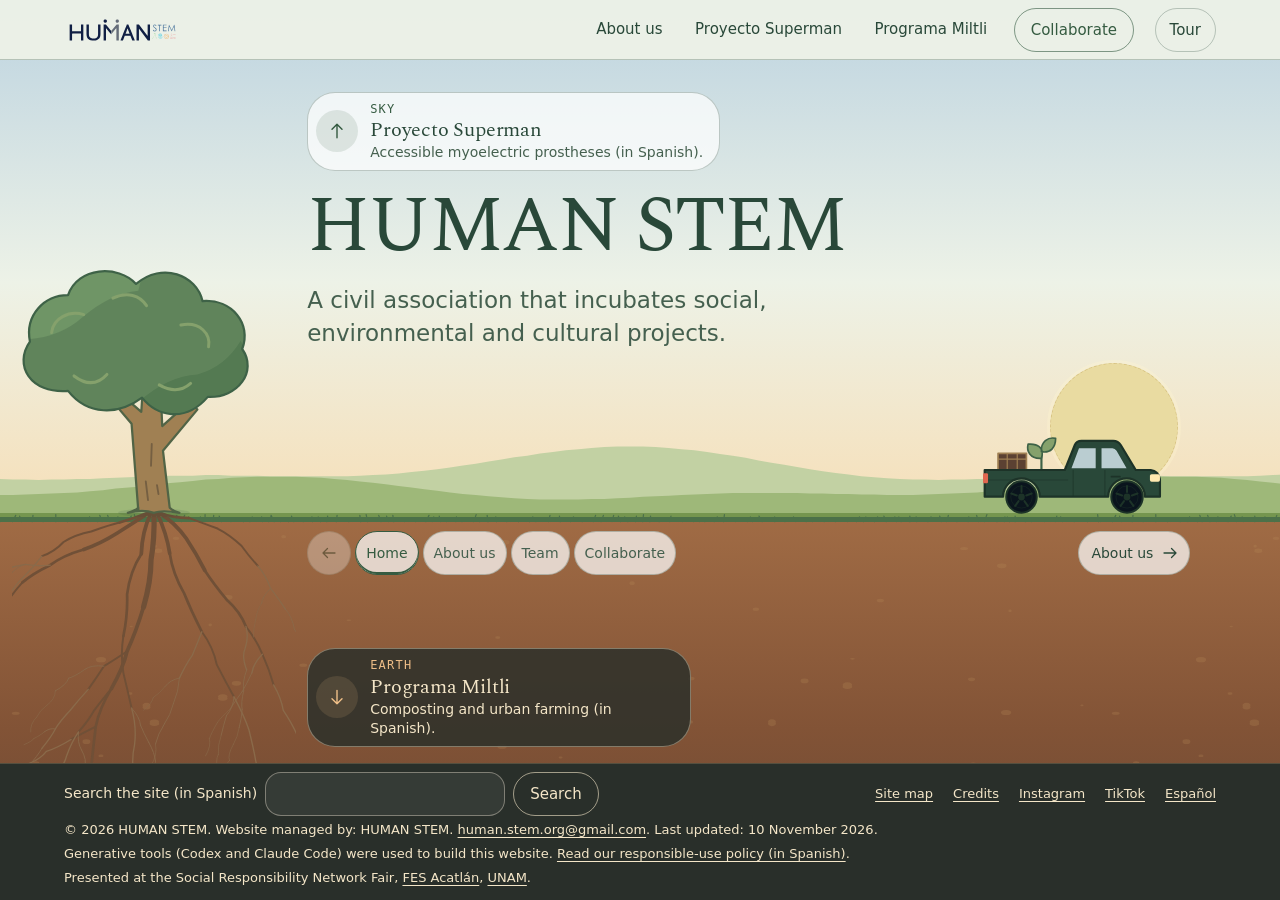
==== en/index.html @ c07d7c1f "Agrega el sitio de HUMAN STEM para la feria" ====
<!DOCTYPE html>
<html lang="en">
<head>
  <meta charset="UTF-8">
  <meta name="viewport" content="width=device-width, initial-scale=1">
  <title>HUMAN STEM — Science and technology with social impact</title>
  <meta name="description" content="HUMAN STEM is a Mexican non-profit civil association that incubates social, environmental and cultural projects with a scientific and technological perspective: Proyecto Superman and Programa Miltli.">
  <meta name="keywords" content="HUMAN STEM, non-profit, project incubator, Proyecto Superman, Programa Miltli, myoelectric prosthesis, composting, science, technology, social impact, Mexico">
  <meta name="theme-color" content="#edf2e7">
  <meta property="og:type" content="website">
  <meta property="og:site_name" content="HUMAN STEM">
  <meta property="og:locale" content="en_US">
  <meta property="og:title" content="HUMAN STEM — Science and technology with social impact">
  <meta property="og:description" content="A non-profit civil association that incubates social, environmental and cultural projects with a scientific and technological perspective.">
  <meta property="og:url" content="https://human-stem-feria-2026.laexrana.chatgpt.site/en/">
  <meta property="og:image" content="https://human-stem-feria-2026.laexrana.chatgpt.site/assets/og/human-stem.png">
  <meta property="og:image:width" content="1200">
  <meta property="og:image:height" content="630">
  <meta property="og:image:alt" content="HUMAN STEM logo">
  <meta name="twitter:card" content="summary_large_image">
  <link rel="alternate" hreflang="en" href="index.html">
  <link rel="alternate" hreflang="es-MX" href="../index.html">
  <link rel="icon" href="../assets/human-stem-isotipo.svg" type="image/svg+xml">
  <link rel="preload" href="../assets/fonts/spectral/spectral-latin-400-normal.woff2" as="font" type="font/woff2" crossorigin>
  <link rel="stylesheet" href="../comun.css">
  <link rel="stylesheet" href="../horizonte.css">
  <link rel="prefetch" href="../superman.html">
  <link rel="prefetch" href="../miltli.html">
  <script type="speculationrules">
    {"prerender": [{"source": "list", "urls": ["../superman.html", "../miltli.html"], "eagerness": "moderate"}]}
  </script>
  <script src="../js/planos.js"></script>
</head>
<body data-plano="horizonte" class="portada">
  <a class="salto" href="#contenido">Skip to main content</a>
  <div class="capa-cielo" aria-hidden="true"></div>

  <header class="cabecera">
    <a class="marca" href="index.html"><img src="../assets/human-stem-logo.svg" alt="HUMAN STEM, home" width="1494" height="383"></a>
    <nav class="menu" aria-label="Main navigation">
      <button class="menu__boton" type="button" aria-expanded="false" aria-controls="menu-lista">Menu</button>
      <ul class="menu__lista" id="menu-lista">
        <li><a href="index.html#about-us">About us</a></li>
        <li><a href="../superman.html" hreflang="es">Proyecto Superman</a></li>
        <li><a href="../miltli.html" hreflang="es">Programa Miltli</a></li>
        <li><a class="menu__cta" href="index.html#collaborate">Collaborate</a></li>
      </ul>
    </nav>
  </header>

  <main class="escena escena--inicio" id="contenido" tabindex="-1">
    <div class="escena__sierra capa-sierra" aria-hidden="true"></div>
    <div class="capa-suelo" aria-hidden="true"></div>

    <div class="escena__contenido capa-contenido">
      <div class="recorrido" id="recorrido">
        <div class="mundo">
          <div class="mundo__suelo" aria-hidden="true"></div>
          <div class="mundo__flora" aria-hidden="true">
            <img class="mundo__arbol capa-arbol" fetchpriority="high" src="../assets/escena/arbol.svg" alt="" width="380" height="1000">
            <img class="mundo__brote" loading="lazy" decoding="async" src="../assets/escena/brote.svg" alt="" width="120" height="200">
          </div>

          <section class="parada parada--inicio" id="home" aria-labelledby="titulo-inicio">
            <a class="rumbo rumbo--cielo" href="../superman.html" hreflang="es">
              <svg class="rumbo__flecha" viewBox="0 0 24 24" aria-hidden="true"><path d="M12 20V4m-6 6 6-6 6 6"/></svg>
              <span class="rumbo__texto">
                <span class="rotulo">Sky</span>
                <strong>Proyecto Superman</strong>
                <span class="rumbo__que">Accessible myoelectric prostheses (in Spanish).</span>
              </span>
            </a>

            <h1 id="titulo-inicio">HUMAN STEM</h1>
            <p class="parada__entrada">A civil association that incubates social, environmental and cultural projects.</p>

            <a class="rumbo rumbo--tierra rumbo--en-suelo" href="../miltli.html" hreflang="es">
              <svg class="rumbo__flecha" viewBox="0 0 24 24" aria-hidden="true"><path d="M12 4v16m-6-6 6 6 6-6"/></svg>
              <span class="rumbo__texto">
                <span class="rotulo">Earth</span>
                <strong>Programa Miltli</strong>
                <span class="rumbo__que">Composting and urban farming (in Spanish).</span>
              </span>
            </a>
          </section>

          <section class="parada" id="about-us" aria-labelledby="titulo-quienes">
            <h2 id="titulo-quienes">About us</h2>
            <p class="parada__entrada">HUMAN STEM is a secular, non-partisan, non-profit civil association based in Mexico. We incubate social, environmental and cultural projects; today we work with <a href="../superman.html" hreflang="es">Proyecto Superman</a> and <a href="../miltli.html" hreflang="es">Programa Miltli</a>.</p>
            <div class="identidad" id="mission-vision">
              <p id="mission"><span class="rotulo">Mission</span>To put scientific and technological knowledge at the service of the community, addressing environmental, social and cultural challenges.</p>
              <p id="vision"><span class="rotulo">Vision</span>To develop sustainable, long-term solutions with a high impact on the country and its communities.</p>
            </div>
          </section>

          <section class="parada" id="team" aria-labelledby="titulo-equipo">
            <h2 id="titulo-equipo">Team</h2>
            <div class="pareja">
              <article class="persona" aria-labelledby="persona-inaki">
                <p class="rotulo">Founder of HUMAN STEM</p>
                <h3 id="persona-inaki">Iñaki Moreno</h3>
                <details>
                  <summary>Background</summary>
                  <p>A Physics and Mathematics graduate. For more than seven years he trained and took part in projects through <a href="https://www.selider.net/" rel="external noopener" hreflang="es">SELIDER</a>.</p>
                  <h4>Core lesson</h4>
                  <blockquote>Handout-based aid is born of noble intentions and changes lives, but it does not solve a society’s problems: supplies run out, one-off support is finite, some problems cannot be solved in a day, and it can even harm the community it means to benefit.</blockquote>
                </details>
              </article>
              <article class="persona" aria-labelledby="persona-jair">
                <p class="rotulo">Director of Proyecto Superman</p>
                <h3 id="persona-jair">Jair Álvarez</h3>
                <p><a href="../superman.html" hreflang="es">Visit Proyecto Superman (in Spanish)</a></p>
              </article>
            </div>
          </section>

          <section class="parada" id="collaborate" aria-labelledby="titulo-colabora">
            <h2 id="titulo-colabora">Collaborate</h2>
            <p class="parada__entrada">Write to us and we will reply with the details you need.</p>
            <p><a class="boton boton--lleno" href="mailto:human.stem.org@gmail.com">human.stem.org@gmail.com</a></p>
            <a class="rumbo rumbo--en-suelo" href="https://docs.google.com/forms/d/e/1FAIpQLSdmvbMqbXGZNnqHmvJsmeIXrOZvumeHosot576Vju7E-lCg2A/viewform?usp=send_form" rel="external noopener" hreflang="es">
              <svg class="rumbo__flecha" viewBox="0 0 24 24" aria-hidden="true"><path d="M7 17 17 7M9 7h8v8"/></svg>
              <span class="rumbo__texto">
                <strong>Recruitment form</strong>
                <span class="rumbo__que">September 2026 call, in Spanish. Confirm by email that it is still open.</span>
              </span>
            </a>
          </section>
        </div>
      </div>

      <div class="camioneta" aria-hidden="true">
        <img class="camioneta__caja" src="../assets/escena/camioneta.svg" alt="" width="260" height="120">
        <img class="camioneta__rueda camioneta__rueda--trasera" src="../assets/escena/rueda.svg" alt="" width="40" height="40">
        <img class="camioneta__rueda camioneta__rueda--delantera" src="../assets/escena/rueda.svg" alt="" width="40" height="40">
      </div>

      <nav class="paradas" aria-label="HUMAN STEM sections">
        <button class="paradas__paso" type="button" data-paso="-1" aria-label="Previous section" hidden>
          <svg viewBox="0 0 24 24" aria-hidden="true"><path d="M20 12H4m6 6-6-6 6-6"/></svg>
        </button>
        <ol>
          <li><a href="#home" aria-current="true"><span>Home</span></a></li>
          <li><a href="#about-us"><span>About us</span></a></li>
          <li><a href="#team"><span>Team</span></a></li>
          <li><a href="#collaborate"><span>Collaborate</span></a></li>
        </ol>
        <button class="paradas__paso paradas__paso--sigue" type="button" data-paso="1" data-sigue="Next section: " data-vuelve="Back to: " hidden>
          <span class="paradas__destino">About us</span>
          <svg viewBox="0 0 24 24" aria-hidden="true"><path d="M4 12h16m-6-6 6 6-6 6"/></svg>
        </button>
      </nav>
    </div>
  </main>

  <footer class="pie">
    <div class="pie__fila">
      <form class="buscador" action="../mapa-del-sitio.html" method="get" role="search">
        <label for="buscar">Search the site (in Spanish)</label>
        <input id="buscar" name="q" type="search" autocomplete="off">
        <button type="submit">Search</button>
      </form>
      <nav aria-label="Footer links">
        <ul class="pie__enlaces">
          <li><a href="../mapa-del-sitio.html" hreflang="es">Site map</a></li>
          <li><a href="../creditos.html" hreflang="es">Credits</a></li>
          <li><a href="https://www.instagram.com/humanstem/" rel="external noopener">Instagram</a></li>
          <li><a href="https://www.tiktok.com/@humanstem" rel="external noopener">TikTok</a></li>
          <li><a href="../index.html" lang="es" hreflang="es">Español</a></li>
        </ul>
      </nav>
    </div>
    <p>© 2026 HUMAN STEM. Website managed by: HUMAN STEM. <a href="mailto:human.stem.org@gmail.com">human.stem.org@gmail.com</a>. Last updated: <time datetime="2026-11-10">10 November 2026</time>.</p>
    <p>Generative tools (Codex and Claude Code) were used to build this website. <a href="../uso-responsable-ia.html" hreflang="es">Read our responsible-use policy (in Spanish)</a>.</p>
    <p class="pie__feria">Presented at the Social Responsibility Network Fair, <a href="https://www.acatlan.unam.mx/" rel="external noopener">FES Acatlán</a>, <a href="https://www.unam.mx/" rel="external noopener">UNAM</a>.</p>
  </footer>

  <script src="../js/horizonte.js" defer></script>
  <script src="../js/tour.js" defer></script>
</body>
</html>
---- comun.css ----
/* HUMAN STEM · tipografía, componentes y paisaje compartidos. */

@font-face {
  font-family: Spectral;
  src: url("assets/fonts/spectral/spectral-latin-400-normal.woff2") format("woff2");
  font-weight: 400;
  font-display: swap;
}
@font-face {
  font-family: Spectral;
  src: url("assets/fonts/spectral/spectral-latin-400-italic.woff2") format("woff2");
  font-weight: 400;
  font-style: italic;
  font-display: swap;
}
@font-face {
  font-family: Spectral;
  src: url("assets/fonts/spectral/spectral-latin-600-normal.woff2") format("woff2");
  font-weight: 600;
  font-display: swap;
}

:root {
  color-scheme: dark;
  --tinta: #294839;
  --crema: #f4e6c8;
  --cielo-alto: #bcd3e0;
  --cielo-medio: #edf2e7;
  --cielo-bajo: #f6dfb8;
  --noche: #0a141d;
  --noche-baja: #16293a;
  --pasto: #75964f;
  --pasto-sombra: #4c7149;
  --loma-lejos: #c2d1a3;
  --loma-cerca: #9eb879;
  --suelo-1: #a16c45;
  --suelo-2: #825336;
  --suelo-3: #5b4132;
  --suelo-4: #292f2a;
  --copa: #60845b;
  --copa-borde: #3e6247;
  --copa-luz: #85a16c;
  --tronco: #a08053;
  --tronco-borde: #516446;
  --raiz: #705037;
  --acento-cielo: #abdbdf;
  --acento-horizonte: #355b41;
  --acento-tierra: #edbd87;
  --radio-control: 999px;
  --radio-control-alto: 28px;
  --radio-panel: 16px;
  --radio-chico: 8px;
  --viaje: .7s cubic-bezier(.4, 0, .2, 1);
  --respuesta: .2s;

  --fondo: #0f1c26;
  --texto: #f5eddd;
  --texto-suave: #ddd5c6;
  --texto-mudo: #b9b3a7;
  --filete: rgb(169 211 212 / .26);
  --cielo: var(--acento-cielo);
  --horizonte: #f3d1a0;
  --tierra: var(--acento-tierra);
  --acento: var(--horizonte);
  --sobre-acento: var(--noche);
  --visitado: #d9c2f0;
  --foco: #ffe7ad;
  --cabecera-fondo: rgb(10 20 29 / .94);
  --cabecera-texto: var(--texto-suave);
  --cabecera-menu: var(--noche);
  --logo-filtro: brightness(0) invert(1);

  --serif: Spectral, Georgia, "Times New Roman", serif;
  --mono: ui-monospace, SFMono-Regular, Menlo, Consolas, monospace;
  --sans: system-ui, -apple-system, "Segoe UI", Roboto, "Helvetica Neue", Arial, sans-serif;
  --margen: clamp(18px, 5vw, 72px);
  --ancho-texto: 68ch;
  --alto-cabecera: 60px;
  --alto-arbol: clamp(80px, 19svh, 150px);
  --x-arbol: 6px;
  --alto-sierra: clamp(44px, 9svh, 110px);
  --estratos: linear-gradient(180deg, var(--suelo-1), var(--suelo-2) 24%, var(--suelo-3) 52%, var(--suelo-4) 100%);
}

[data-plano="cielo"] { --acento: var(--acento-cielo); }
[data-plano="horizonte"],
[data-plano="tierra"] {
  color-scheme: light;
  --fondo: var(--cielo-medio);
  --texto: var(--tinta);
  --texto-suave: #45604f;
  --texto-mudo: #45604f;
  --filete: rgb(41 72 57 / .28);
  --horizonte: var(--acento-horizonte);
  --acento: var(--acento-horizonte);
  --sobre-acento: #fff9e9;
  --cabecera-fondo: rgb(237 242 231 / .94);
  --cabecera-texto: var(--tinta);
  --cabecera-menu: var(--cielo-medio);
  --logo-filtro: none;
  --visitado: #6b3f86;
  --foco: #1f4d8f;
}

@media (min-width: 900px) {
  :root {
    --alto-arbol: clamp(150px, min(36svh, 20vw), 320px);
    --x-arbol: calc(12vw - .555 * var(--alto-arbol));
  }
}

/* ---------- 2. Base y accesibilidad ---------- */
*, *::before, *::after { box-sizing: border-box; }

html {
  scroll-padding-top: calc(var(--alto-cabecera) + 16px);
  -webkit-text-size-adjust: 100%;
  text-size-adjust: 100%;
}
@media (prefers-reduced-motion: no-preference) {
  html { scroll-behavior: smooth; }
}

body {
  margin: 0;
  min-height: 100svh;
  display: grid;
  grid-template-rows: auto 1fr auto;
  grid-template-columns: minmax(0, 1fr);
  background: var(--fondo);
  color: var(--texto);
  font: 400 1.0625rem/1.6 var(--serif);
  -webkit-font-smoothing: antialiased;
}

body[data-plano="horizonte"], body[data-plano="tierra"] { font-family: var(--sans); }

h1, h2, h3, h4 {
  margin: 0;
  font-family: var(--serif);
  font-weight: 400;
  line-height: 1.05;
  letter-spacing: -.02em;
  text-wrap: balance;
}
p { margin: 0 0 1em; text-wrap: pretty; }
img, svg { max-width: 100%; }
img { height: auto; }

a { color: var(--acento); text-underline-offset: .2em; text-decoration-thickness: 1px; }
a:hover { text-decoration-thickness: 2px; }
a:visited { color: var(--visitado); }

:focus-visible {
  outline: 2px solid var(--foco);
  outline-offset: 3px;
  border-radius: 2px;
}

.salto {
  position: absolute;
  left: 12px;
  top: 12px;
  z-index: 100;
  min-height: 44px;
  padding: 12px 16px;
  border-radius: var(--radio-control);
  background: var(--acento);
  color: var(--sobre-acento);
  font: 600 .9375rem/1.2 var(--sans);
  transform: translateY(-200%);
}
.salto:focus { transform: none; }
.salto:visited { color: var(--sobre-acento); }

.solo-lector {
  position: absolute;
  width: 1px;
  height: 1px;
  margin: -1px;
  padding: 0;
  overflow: hidden;
  clip-path: inset(50%);
  white-space: nowrap;
  border: 0;
}

/* Rótulo técnico: monoespaciada en versalitas. Nunca por debajo de 12 px. */
.rotulo {
  margin: 0;
  font: 400 .75rem/1.4 var(--mono);
  letter-spacing: .1em;
  text-transform: uppercase;
  color: var(--acento);
}

/* ---------- 3. Cabecera y menú ---------- */
.cabecera {
  position: sticky;
  top: 0;
  z-index: 50;
  display: flex;
  flex-wrap: wrap;
  align-items: center;
  justify-content: space-between;
  gap: 4px 20px;
  min-height: var(--alto-cabecera);
  padding: 7px var(--margen);
  background: var(--cabecera-fondo);
  color: var(--cabecera-texto);
  border-bottom: 1px solid var(--filete);
}
.marca { display: inline-flex; align-items: center; min-height: 44px; }
.marca img {
  display: block;
  width: auto;
  height: 30px;
  /* El logotipo es azul marino: aquí va en negativo sobre la noche. */
  filter: var(--logo-filtro);
  opacity: .94;
}

.menu { display: flex; align-items: center; }
.menu__lista {
  display: flex;
  flex-wrap: wrap;
  align-items: center;
  gap: 0 clamp(4px, 1.6vw, 22px);
  margin: 0;
  padding: 0;
  list-style: none;
}
.menu__lista a {
  display: inline-flex;
  align-items: center;
  min-height: 44px;
  padding: 0 6px;
  border-bottom: 1px solid transparent;
  color: var(--cabecera-texto);
  font: 400 .9375rem/1.2 var(--sans);
  text-decoration: none;
}
.menu__lista a:hover,
.menu__lista a[aria-current] {
  color: var(--acento);
  border-bottom-color: currentColor;
}
.menu__lista .menu__cta {
  min-height: 44px;
  padding: 0 16px;
  border: 1px solid color-mix(in srgb, var(--horizonte) 60%, transparent);
  border-radius: var(--radio-control);
  color: var(--horizonte);
}
.menu__lista .menu__cta:hover,
.menu__lista .menu__cta[aria-current] {
  background: var(--horizonte);
  border-color: var(--horizonte);
  color: var(--sobre-acento);
}
.menu__boton { display: none; }

/* En pantallas angostas el menú se pliega; sin JavaScript queda desplegado. */
@media (max-width: 760px) {
  :root { --alto-cabecera: 56px; }
  .cabecera { padding-block: 5px; }
  .marca img { height: 26px; }
  .js .menu__boton {
    display: inline-flex;
    align-items: center;
    gap: 10px;
    min-height: 44px;
    padding: 0 14px;
    border: 1px solid var(--filete);
    border-radius: var(--radio-control);
    background: transparent;
    color: var(--texto);
    font: 400 .9375rem/1 var(--sans);
    cursor: pointer;
  }
  .menu__boton::before {
    content: "";
    width: 16px;
    height: 10px;
    border-block: 2px solid currentColor;
  }
  .menu__boton[aria-expanded="true"]::before { height: 0; border-bottom: 0; }
  .js .menu__lista { display: none; }
  .js .menu[data-abierto="true"] .menu__lista {
    position: absolute;
    inset: 100% 0 auto;
    display: grid;
    gap: 0;
    padding: 6px var(--margen) 16px;
    background: var(--cabecera-menu);
    border-bottom: 1px solid var(--filete);
  }
  html:not(.js) .menu { flex-basis: 100%; }
  .js .menu__lista a { width: 100%; min-height: 48px; font-size: 1rem; }
  .js .menu__lista .menu__cta { justify-content: center; margin-top: 10px; min-height: 46px; }
}

/* ---------- 4. Ruta de navegación ---------- */
.ruta ol {
  display: flex;
  flex-wrap: wrap;
  gap: 0 .6em;
  margin: 0;
  padding: 0;
  list-style: none;
  font: 400 .8125rem/1.4 var(--sans);
  color: var(--texto-mudo);
}
.ruta li + li::before { content: "›"; margin-right: .6em; color: var(--texto-mudo); }
.ruta a { display: inline-block; padding-block: 13px; color: var(--texto-suave); }
.ruta a:visited { color: var(--visitado); }
.ruta [aria-current] { padding-block: 12px; display: inline-block; }

/* ---------- 5. Pie de página ---------- */
.pie {
  display: grid;
  gap: 14px;
  padding: 22px var(--margen) 26px;
  --texto: var(--crema);
  --texto-suave: var(--crema);
  --acento: var(--crema);
  --visitado: #e0c9ee;
  --foco: #ffe7ad;
  color-scheme: dark;
  background: var(--suelo-4);
  border-top: 1px solid rgb(237 189 135 / .22);
  color: var(--texto-suave);
  font: 400 .875rem/1.55 var(--sans);
}
.pie a { color: var(--texto); }
.pie a:visited { color: var(--visitado); }
.pie p { margin: 0; max-width: 92ch; }
.pie__fila {
  display: flex;
  flex-wrap: wrap;
  align-items: center;
  justify-content: space-between;
  gap: 10px 28px;
}
.pie__enlaces {
  display: flex;
  flex-wrap: wrap;
  gap: 0 20px;
  margin: 0;
  padding: 0;
  list-style: none;
}
.pie__enlaces a { display: inline-flex; align-items: center; min-height: 44px; }

.buscador { display: flex; align-items: center; gap: 8px; flex-wrap: wrap; }
.buscador label { font-size: .875rem; }
.buscador input {
  width: min(52vw, 15rem);
  min-height: 44px;
  padding: 0 12px;
  border: 1px solid rgb(240 230 212 / .4);
  border-radius: var(--radio-panel);
  background: rgb(255 255 255 / .06);
  color: var(--texto);
  font: 400 1rem/1 var(--sans);
}
.boton,
.buscador button {
  display: inline-flex;
  align-items: center;
  justify-content: center;
  gap: 8px;
  min-height: 44px;
  padding: 0 16px;
  border: 1px solid color-mix(in srgb, var(--acento) 60%, transparent);
  border-radius: var(--radio-control);
  background: transparent;
  color: var(--acento);
  font: 500 .9375rem/1.2 var(--sans);
  text-decoration: none;
  cursor: pointer;
}
.boton:visited { color: var(--acento); }
.boton:hover,
.buscador button:hover { background: color-mix(in srgb, var(--acento) 16%, transparent); border-color: var(--acento); }
.boton--lleno { background: var(--acento); color: var(--sobre-acento); border-color: var(--acento); }
.boton--lleno:visited { color: var(--sobre-acento); }
.boton--lleno:hover { background: color-mix(in srgb, var(--acento) 90%, var(--sobre-acento)); }

@media (prefers-reduced-motion: reduce) {
  *, *::before, *::after {
    animation-duration: .001ms !important;
    animation-iteration-count: 1 !important;
    transition-duration: .001ms !important;
  }
}

/* ---------- 8. Impresión (contenido sin menús ni escena) ---------- */
@media print {
  @page { margin: 16mm; }
  :root { color-scheme: light; }
  body { display: block; background: #fff; color: #000; font-size: 11pt; }
  .salto, .menu, .buscador, .pie__enlaces, .capa-cielo, .capa-sierra, .capa-suelo, .capa-arbol, .tour, .solo-pantalla { display: none !important; }
  .cabecera { position: static; padding: 0 0 8pt; background: none; border-bottom: 1px solid #000; }
  .marca img { filter: none; opacity: 1; }
  .pie { padding: 10pt 0 0; background: none; border-top: 1px solid #000; color: #000; }
  h1, h2, h3, h4, p, li, dt, dd, a, em, summary, blockquote, .rotulo, .pie a, .documento h2 { color: #000 !important; }
  section, article { break-inside: avoid-page; }
  main a[href^="http"]::after { content: " (" attr(href) ")"; font-size: 9pt; }
}

/* Paisaje: las capas se desplazan entre páginas sin cambiar de tamaño. */
body[data-plano] { isolation: isolate; }

.capa-cielo {
  position: fixed;
  inset: 0 auto 0 0;
  width: 100vw;
  z-index: -1;
  pointer-events: none;
}
[data-plano="horizonte"] .capa-cielo,
[data-plano="tierra"] .capa-cielo {
  --luz-suelo: var(--cota-suelo, 70svh);
  background: linear-gradient(180deg,
    var(--cielo-alto),
    var(--cielo-medio) calc(.55 * var(--luz-suelo)),
    var(--cielo-bajo) var(--luz-suelo));
}

.capa-sierra {
  position: absolute;
  inset-inline-start: 0;
  width: 100vw;
  z-index: 0;
  height: var(--alto-sierra);
  pointer-events: none;
}
.capa-sierra::before {
  content: "";
  position: absolute;
  right: clamp(24px, 8vw, 122px);
  bottom: 28%;
  width: clamp(66px, 10vw, 140px);
  aspect-ratio: 1;
  border: 1px dashed #d9c585;
  border-radius: 50%;
  background: #e9dba1;
  outline: 3px solid rgb(255 246 207 / .32);
}
.capa-sierra::after {
  content: "";
  position: absolute;
  inset: 0;
  background: url("assets/escena/sierra.svg") var(--avance-sierra, 0px) 100% / 900px 100% repeat-x;
}

.capa-suelo {
  position: absolute;
  inset-inline-start: 0;
  width: 100vw;
  z-index: 1;
  height: 100svh;
  background:
    linear-gradient(var(--pasto) 0 4px, var(--pasto-sombra) 4px 9px, transparent 9px),
    var(--estratos);
  pointer-events: none;
}
.escena .escena__contenido { z-index: 2; }

@media (prefers-reduced-motion: no-preference) {
  @view-transition { navigation: auto; }

  .capa-cielo { view-transition-name: cielo; }
  .capa-sierra { view-transition-name: sierra; }
  .capa-suelo { view-transition-name: suelo; }
  .escena--inicio .capa-arbol, .hero-tree { view-transition-name: arbol; }
  .capa-contenido { view-transition-name: contenido; }
  .cabecera { view-transition-name: cabecera; }
  .pie { view-transition-name: pie; }
  html[data-viaje]::view-transition-group(root) { z-index: -1; }
  ::view-transition-group(cielo) { z-index: 0; }
  ::view-transition-group(sierra) { z-index: 1; }
  ::view-transition-group(suelo) { z-index: 2; }
  ::view-transition-group(arbol) { z-index: 3; }
  ::view-transition-group(contenido) { z-index: 4; }
  ::view-transition-group(cabecera), ::view-transition-group(pie) { z-index: 5; }

  ::view-transition-group(*) {
    animation-duration: .7s;
    animation-timing-function: cubic-bezier(.4, 0, .2, 1);
  }

  html[data-viaje]::view-transition-old(contenido),
  html[data-viaje]::view-transition-new(contenido) { mix-blend-mode: normal; }
  html[data-viaje="sube"]::view-transition-old(contenido) { animation: var(--viaje) both sale-abajo; }
  html[data-viaje="sube"]::view-transition-new(contenido) { animation: var(--viaje) both entra-arriba; }
  html[data-viaje="baja"]::view-transition-old(contenido) { animation: var(--viaje) both sale-arriba; }
  html[data-viaje="baja"]::view-transition-new(contenido) { animation: var(--viaje) both entra-abajo; }

  html[data-viaje="sube"]::view-transition-old(sierra):only-child,
  html[data-viaje="sube"]::view-transition-old(suelo):only-child,
  html[data-viaje="sube"]::view-transition-old(arbol):only-child { animation: var(--viaje) both sale-abajo; }
  html[data-viaje="baja"]::view-transition-new(sierra):only-child,
  html[data-viaje="baja"]::view-transition-new(suelo):only-child,
  html[data-viaje="baja"]::view-transition-new(arbol):only-child { animation: var(--viaje) both entra-abajo; }
  html[data-viaje="baja"]::view-transition-old(arbol):only-child { animation: var(--viaje) both sale-arriba; }
  html[data-viaje="sube"]::view-transition-new(arbol):only-child { animation: var(--viaje) both entra-arriba; }

  html[data-viaje="sube"] [data-plano="cielo"] .capa-cielo::before { opacity: 0; }
  html.estrellas-entran [data-plano="cielo"] .capa-cielo::before { animation: 1.2s ease-out aparecen-estrellas both; }

  @keyframes sale-abajo { to { transform: translateY(100svh); } }
  @keyframes entra-arriba { from { transform: translateY(-100svh); } }
  @keyframes sale-arriba { to { transform: translateY(-100svh); } }
  @keyframes entra-abajo { from { transform: translateY(100svh); } }
  @keyframes aparecen-estrellas { from { opacity: 0; } to { opacity: .5; } }
}

.menu__lista .tour-entrada {
  min-height: 44px;
  padding: 0 14px;
  border: 1px solid var(--filete);
  border-radius: var(--radio-control);
  background: transparent;
  color: var(--cabecera-texto);
  font: 400 .9375rem/1.2 var(--sans);
  cursor: pointer;
}
.menu__lista .tour-entrada:hover { border-color: currentColor; }
@media (max-width: 760px) {
  .menu__lista .tour-entrada { width: 100%; margin-top: 8px; }
}

.tour {
  position: fixed;
  inset: auto auto max(12px, env(safe-area-inset-bottom)) 50%;
  translate: -50% 0;
  z-index: 90;
  display: grid;
  grid-template-columns: auto auto auto minmax(44px, 1fr) auto;
  align-items: center;
  gap: 4px;
  width: max-content;
  max-width: calc(100vw - 16px);
  padding: 4px 6px;
  border: 1px solid #a5b094;
  border-radius: var(--radio-control);
  background: #25372d;
  color: var(--crema);
  box-shadow: 0 3px 14px rgb(0 0 0 / .27);
  font: 400 .8125rem/1.1 var(--sans);
  --foco: #ffe7ad;
}
.tour[hidden] { display: none; }
.tour button {
  display: grid;
  place-items: center;
  width: 44px;
  height: 44px;
  padding: 0;
  border: 1px solid rgb(244 230 200 / .44);
  border-radius: var(--radio-control);
  background: transparent;
  color: inherit;
  font: 400 1.125rem/1 var(--sans);
  cursor: pointer;
}
.tour button:hover { background: #435a48; }
.tour__estado { display: grid; justify-items: center; gap: 4px; min-width: 48px; white-space: nowrap; }
.tour progress { width: 100%; height: 4px; accent-color: #d8dbab; }
.tour-activado .exploration-tools { bottom: 80px; }

@media print {
  .tour, .tour-entrada, .capa-cielo, .capa-sierra, .capa-suelo, .capa-arbol { display: none !important; }
}

@media screen {
  body:not(.portada) .pie__fila { content-visibility: auto; contain-intrinsic-block-size: auto 44px; }
}
---- horizonte.css ----
/* =====================================================================
   HUMAN STEM — horizonte.css
   Plano central: el horizonte. Una sola pantalla con secciones que se
   recorren en horizontal. Arriba queda el cielo (Proyecto Superman) y
   abajo la tierra (Programa Miltli).

   Capas, del fondo al frente:
     cielo (fijo) · sierra (paralaje) · mundo: suelo + flora + paradas
     (se desplaza) · camioneta (fija) · navegación de paradas (fija)
   ===================================================================== */

.escena {
  --alto-suelo: clamp(164px, 30svh, 250px);
  /* Franja libre sobre el horizonte: ahí van la camioneta y la luna. */
  --franja: 84px;
  --columna: var(--margen);
  --linea-suelo: 0px;

  position: relative;
  isolation: isolate;
  overflow: hidden;
  display: grid;
  min-height: calc(100svh - var(--alto-cabecera));
  container-type: inline-size;
}

/* Las capas del paisaje comparten tamaño con Miltli. */
.escena__sierra { bottom: calc(var(--alto-suelo) - 1px); }
.escena > .capa-suelo { top: calc(100% - var(--alto-suelo)); }
.escena__contenido { position: relative; z-index: 1; display: grid; min-width: 0; min-height: 0; }

/* ---------- Mundo desplazable ---------- */
.recorrido {
  display: flex;
  overflow: auto hidden;
  scroll-snap-type: x mandatory;
  overscroll-behavior-x: contain;
  scrollbar-width: none;
}
.recorrido::-webkit-scrollbar { display: none; }
@media (prefers-reduced-motion: no-preference) {
  .recorrido { scroll-behavior: smooth; }
}

.mundo {
  position: relative;
  flex: none;
  display: grid;
  grid-auto-flow: column;
  grid-auto-columns: 100cqi;
  grid-auto-rows: minmax(0, 1fr);
}
.mundo__suelo {
  position: absolute;
  inset: auto 0 0;
  height: var(--alto-suelo);
  background: url("assets/escena/suelo.svg") 0 0 / 1100px 410px repeat-x;
}
.mundo__flora {
  position: absolute;
  inset: 0;
  overflow: hidden;
  pointer-events: none;
}
/* arbol.svg mide 380 × 1000 y su línea de suelo está en y = 342:
   lo que sobra hacia abajo son las raíces, que se pierden rumbo a Miltli. */
.mundo__arbol {
  position: absolute;
  left: var(--x-arbol);
  bottom: calc(var(--alto-suelo) - var(--linea-suelo) - (.658 / .342) * var(--alto-arbol));
  width: auto;
  max-width: none;
  height: calc(var(--alto-arbol) / .342);
}
/* Al final del camino, un brote: lo que falta por plantar. */
.mundo__brote {
  position: absolute;
  left: calc(300cqi + var(--margen));
  bottom: calc(var(--alto-suelo) - var(--linea-suelo) - .28 * var(--alto-arbol));
  width: auto;
  max-width: none;
  height: calc(.7 * var(--alto-arbol));
}

/* ---------- Paradas (secciones) ---------- */
.parada {
  position: relative;
  z-index: 1;
  display: flex;
  flex-direction: column;
  align-items: flex-start;
  gap: 14px;
  min-width: 0;
  min-height: 0;
  padding: clamp(12px, 3svh, 20px) var(--margen) calc(var(--alto-suelo) + var(--franja));
  scroll-snap-align: start;
  scroll-snap-stop: always;
}
.parada--inicio { padding-bottom: calc(var(--alto-suelo) + var(--alto-arbol) + 14px); }
.parada > * { margin-block: 0; max-width: 36rem; }
.parada h1 {
  font-size: clamp(2.6rem, 2rem + 3.6cqi, 5rem);
  letter-spacing: -.03em;
}
.parada h1 em { color: var(--horizonte); }
.parada h2 {
  font-size: clamp(2.125rem, 1.5rem + 3cqi, 3.5rem);
  letter-spacing: -.035em;
}
.parada h3 { font-size: 1.375rem; letter-spacing: -.01em; line-height: 1.2; }
.parada p { margin: 0; }
.parada__entrada { font-size: clamp(1rem, .91rem + .46cqi, 1.25rem); line-height: 1.45; color: var(--texto-suave); }
.parada--inicio .parada__entrada { font-size: clamp(1.125rem, 1rem + .55cqi, 1.45rem); }
.identidad { display: grid; gap: 8px; }
.identidad .rotulo { display: block; font-weight: 600; }
.persona summary { border-radius: var(--radio-control); }

.pareja { display: grid; gap: 10px; }

.persona .rotulo { margin-bottom: 4px; }
.persona h3 { margin-bottom: 2px; }
.persona h4 { margin: 10px 0 6px; font: 400 .75rem/1.4 var(--mono); letter-spacing: .1em; text-transform: uppercase; color: var(--horizonte); }
.persona p { color: var(--texto-suave); }
.persona summary {
  display: inline-flex;
  align-items: center;
  gap: 8px;
  min-height: 44px;
  color: var(--horizonte);
  font: 400 .9375rem/1.2 var(--sans);
  cursor: pointer;
  list-style: none;
}
.persona summary::-webkit-details-marker { display: none; }
.persona summary::before {
  content: "";
  width: 7px;
  height: 7px;
  border: solid currentColor;
  border-width: 0 1.5px 1.5px 0;
  transform: rotate(-45deg);
  transition: transform .2s;
}
.persona details[open] > summary::before { transform: rotate(45deg); }
.persona blockquote {
  margin: 0 0 4px;
  padding-left: 14px;
  border-left: 2px solid var(--horizonte);
  color: var(--texto-suave);
  font-style: italic;
  font-size: 1rem;
  line-height: 1.5;
}

/* ---------- Rumbos: arriba el cielo, abajo la tierra ---------- */
.rumbo {
  --tono: var(--acento-horizonte);
  display: flex;
  align-items: center;
  gap: 12px;
  min-height: 62px;
  padding: 8px 16px 8px 8px;
  border: 1px solid var(--filete);
  border-radius: var(--radio-control-alto);
  background: rgb(255 255 255 / .72);
  color: var(--texto);
  text-decoration: none;
  transition: transform .2s, border-color .2s, background-color .2s;
}
.rumbo:visited { color: var(--texto); }
.rumbo:hover { border-color: var(--tono); background: color-mix(in srgb, var(--tono) 12%, var(--tarjeta-fondo, #fff)); }
.rumbo--cielo:hover { transform: translateY(-3px); }
.rumbo--tierra:hover { transform: translateY(3px); }
.rumbo__flecha {
  flex: none;
  width: 42px;
  height: 42px;
  border-radius: var(--radio-control);
  padding: 11px;
  background: color-mix(in srgb, var(--tono) 13%, transparent);
  fill: none;
  stroke: var(--tono);
  stroke-width: 1.7;
  stroke-linecap: round;
  stroke-linejoin: round;
}
.rumbo__texto { display: grid; gap: 1px; }
.rumbo .rotulo { color: var(--tono); }
.rumbo strong { font: 400 1.25rem/1.2 var(--serif); letter-spacing: -.01em; }
.rumbo__que { font: 400 .875rem/1.35 var(--sans); color: var(--texto-suave); }

.rumbo--tierra { --tono: var(--tierra); }
/* Tarjetas enterradas: ocupan el hueco del suelo bajo la navegación. */
.rumbo--en-suelo {
  position: absolute;
  left: max(var(--margen), 31cqi);
  right: var(--margen);
  bottom: 12px;
  max-width: 24rem;
  --texto: var(--crema);
  --texto-suave: var(--crema);
  --tono: var(--acento-tierra);
  --foco: #ffe7ad;
  --tarjeta-fondo: var(--suelo-4);
  --filete: rgb(244 230 200 / .4);
  background: rgb(41 47 42 / .82);
}
.rumbo--en-suelo:not(.rumbo--tierra) { left: var(--margen); }

/* ---------- Camioneta ---------- */
.camioneta {
  position: absolute;
  right: clamp(10px, 7cqi, 120px);
  bottom: calc(var(--alto-suelo) - var(--linea-suelo) - 1px);
  z-index: 2;
  width: clamp(112px, 17cqi, 230px);
  aspect-ratio: 260 / 112; /* la caja mide 260 × 120; las ruedas tocan el suelo en y = 112 */
  pointer-events: none;
}
.camioneta__caja { position: absolute; inset: 0 0 auto; width: 100%; height: auto; }
.camioneta__rueda { position: absolute; top: 64.29%; width: 15.38%; height: auto; }
.camioneta__rueda--trasera { left: 14.62%; }
.camioneta__rueda--delantera { left: 63.08%; }
.camioneta.en-marcha .camioneta__caja { animation: vaiven .28s ease-in-out 2 alternate; }
@keyframes vaiven { to { transform: translateY(-1.5px); } }

/* ---------- Navegación de paradas: va a ras del camino ---------- */
.paradas {
  position: absolute;
  inset: auto var(--margen) calc(var(--alto-suelo) - var(--linea-suelo) - 62px);
  z-index: 3;
  display: flex;
  align-items: center;
  gap: 4px;
  height: 44px;
}
.paradas ol {
  display: flex;
  align-items: center;
  gap: 2px;
  margin: 0;
  padding: 0;
  list-style: none;
}
.paradas a {
  display: grid;
  place-items: center;
  min-width: 44px;
  height: 44px;
  border: 1px solid var(--filete);
  border-radius: var(--radio-control);
  background: rgb(255 255 255 / .72);
}
.paradas a::before {
  content: "";
  width: 9px;
  height: 9px;
  border: 1.5px solid var(--texto);
  border-radius: 50%;
  transition: background-color .2s, transform .2s;
}
.paradas a[aria-current]::before { background: var(--horizonte); border-color: var(--horizonte); transform: scale(1.35); }
.paradas a span {
  position: absolute;
  width: 1px;
  height: 1px;
  overflow: hidden;
  clip-path: inset(50%);
  white-space: nowrap;
}
.paradas__paso {
  display: inline-flex;
  align-items: center;
  justify-content: center;
  gap: 8px;
  min-width: 44px;
  height: 44px;
  padding: 0 10px;
  border: 1px solid var(--filete);
  border-radius: var(--radio-control);
  background: rgb(255 255 255 / .72);
  color: var(--texto);
  font: 500 .875rem/1 var(--sans);
  white-space: nowrap;
  cursor: pointer;
}
.paradas__paso[hidden] { display: none; }
.paradas__paso:hover:enabled { border-color: var(--horizonte); color: var(--horizonte); }
.paradas__paso:disabled { opacity: .4; cursor: default; }
.paradas__paso svg {
  flex: none;
  width: 18px;
  height: 18px;
  fill: none;
  stroke: currentColor;
  stroke-width: 1.7;
  stroke-linecap: round;
  stroke-linejoin: round;
}
.paradas__paso--sigue { margin-left: auto; padding-inline: 12px 10px; }
@media (max-width: 529px) {
  .paradas__destino { position: absolute; width: 1px; height: 1px; overflow: hidden; clip-path: inset(50%); }
}
@media (max-width: 529px) {
  /* En pantallas angostas la tarjeta ocupa el ancho disponible. */
  .rumbo--en-suelo { left: var(--margen); }
}

/* ---------- Pantallas anchas ---------- */
@media (min-width: 900px) {
  .escena {
    --alto-suelo: clamp(190px, 28svh, 250px);
      --columna: max(var(--margen), 24cqi);
  }
  .mundo__brote { left: calc(300cqi + var(--columna) / 2 - .2 * var(--alto-arbol)); }

  .parada,
  .parada--inicio {
    gap: clamp(8px, 1.7svh, 16px);
    padding: clamp(12px, 3.5svh, 48px) 20cqi calc(var(--alto-suelo) + 12px) var(--columna);
  }
  #quienes-somos, #about-us { padding-right: 14cqi; }
  #quienes-somos > *, #about-us > * { max-width: 43rem; }
  #quienes-somos .parada__entrada, #about-us .parada__entrada { font-size: clamp(1rem, 1.55cqi, 1.1875rem); }
  .identidad { grid-template-columns: 1fr 1fr; gap: 20px; font-size: 1rem; line-height: 1.45; }
  .pareja { grid-template-columns: 1.5fr 1fr; gap: 24px; max-width: 46rem; }
  .persona details[open] { max-height: 145px; overflow: auto; scrollbar-width: thin; padding: 4px; }

  .rumbo--en-suelo,
  .rumbo--en-suelo:not(.rumbo--tierra) { left: var(--columna); right: auto; bottom: 16px; }

  .paradas { left: var(--columna); right: 7cqi; }
  .paradas ol { gap: 4px; }
  .paradas a {
    width: auto;
    padding: 0 10px;
    color: var(--texto-suave);
    font: 400 .875rem/1 var(--sans);
    text-decoration: none;
  }
  .paradas a::before { content: none; }
  .paradas a span { position: static; width: auto; height: auto; overflow: visible; clip-path: none; }
  .paradas a:hover { color: var(--horizonte); }
  .paradas a[aria-current] { color: var(--horizonte); border-color: currentColor; box-shadow: inset 0 -2px currentColor; }
}

/* Con altura suficiente, la portada completa cabe en una pantalla:
   cabecera, escena y pie (el alto mínimo lo reparte el body de atlas.css). */
@media (min-width: 900px) and (min-height: 600px) {
  .portada { height: 100svh; grid-template-rows: auto minmax(0, 1fr) auto; }
  .escena { min-height: 0; grid-template-rows: minmax(0, 1fr); }
  .mundo { height: 100%; grid-auto-rows: 100%; }
  .portada .pie { gap: 4px; padding-block: 8px 12px; font-size: .8125rem; }
  .portada .pie p { max-width: none; }
}

@media (prefers-reduced-motion: reduce) {
  .camioneta.en-marcha .camioneta__caja { animation: none; }
}

/* ---------- Impresión: las paradas una debajo de otra ---------- */
@media print {
  .portada { height: auto; display: block; }
  .escena, .escena__contenido { display: block; min-height: 0; overflow: visible; }
  .escena__cielo, .escena__sierra, .mundo__suelo, .mundo__flora, .camioneta, .paradas, .rumbo__flecha { display: none; }
  .recorrido, .mundo { display: block; overflow: visible; }
  .parada { display: block; padding: 0 0 14pt; }
  .parada > * { margin-bottom: 6pt; }
  .rumbo, .rumbo--en-suelo { position: static; display: block; min-height: 0; padding: 4pt 0; border: 0; background: none; }
  .boton--lleno { padding: 0; border: 0; background: none; }
  .rumbo strong, .rumbo__que, .rumbo .rotulo { color: #000; }
  .persona details[open] { max-height: none; overflow: visible; }
  .persona details > blockquote { display: block; }
}

.parada a:not(.rumbo, .boton) { text-underline-offset: .22em; }
.portada .pie a:focus-visible { outline-offset: 2px; }

/* La textura que recorre las paradas y la camioneta se apagan al mover la cámara. */
@media (prefers-reduced-motion: no-preference) {
  html:active-view-transition .mundo__suelo,
  html:active-view-transition .mundo__brote,
  html:active-view-transition .camioneta { visibility: hidden; }
}
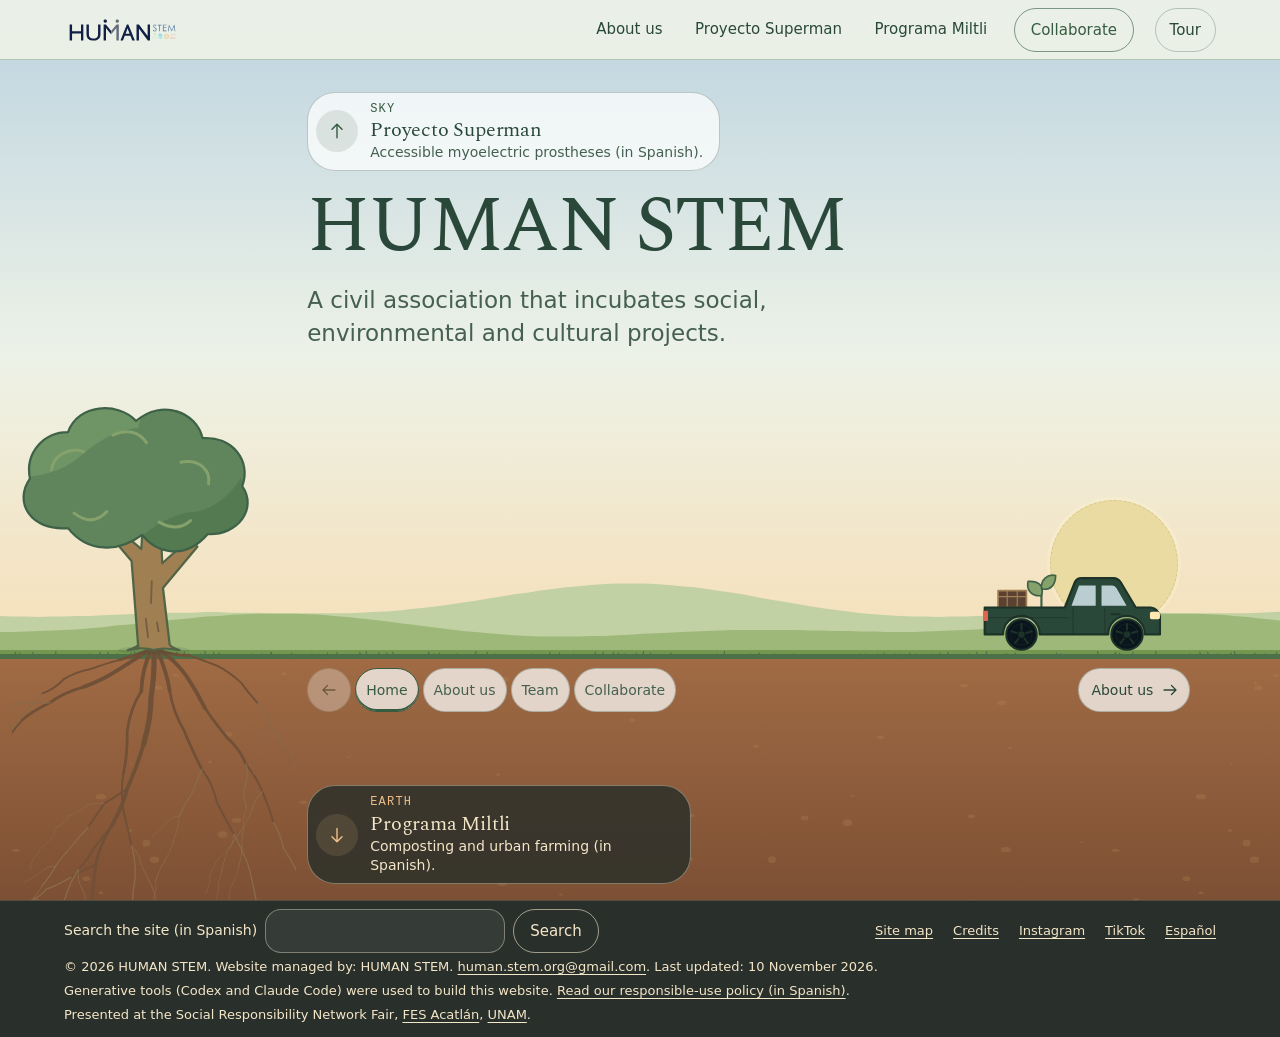
==== commit 082f2bd3: "Tarea 2: renueva Colabora y retira la convocatoria cerrada" ====
--- a/en/index.html
+++ b/en/index.html
@@ -5,21 +5,18 @@
   <meta name="viewport" content="width=device-width, initial-scale=1">
   <title>HUMAN STEM — Science and technology with social impact</title>
   <meta name="description" content="HUMAN STEM is a Mexican non-profit civil association that incubates social, environmental and cultural projects with a scientific and technological perspective: Proyecto Superman and Programa Miltli.">
-  <meta name="keywords" content="HUMAN STEM, non-profit, project incubator, Proyecto Superman, Programa Miltli, myoelectric prosthesis, composting, science, technology, social impact, Mexico">
   <meta name="theme-color" content="#edf2e7">
   <meta property="og:type" content="website">
   <meta property="og:site_name" content="HUMAN STEM">
   <meta property="og:locale" content="en_US">
   <meta property="og:title" content="HUMAN STEM — Science and technology with social impact">
   <meta property="og:description" content="A non-profit civil association that incubates social, environmental and cultural projects with a scientific and technological perspective.">
-  <meta property="og:url" content="https://human-stem-feria-2026.laexrana.chatgpt.site/en/">
-  <meta property="og:image" content="https://human-stem-feria-2026.laexrana.chatgpt.site/assets/og/human-stem.png">
+  <meta property="og:url" content="https://human-stem.github.io/page/en/">
+  <meta property="og:image" content="https://human-stem.github.io/page/assets/og/human-stem.png">
   <meta property="og:image:width" content="1200">
   <meta property="og:image:height" content="630">
   <meta property="og:image:alt" content="HUMAN STEM logo">
   <meta name="twitter:card" content="summary_large_image">
-  <link rel="alternate" hreflang="en" href="index.html">
-  <link rel="alternate" hreflang="es-MX" href="../index.html">
   <link rel="icon" href="../assets/human-stem-isotipo.svg" type="image/svg+xml">
   <link rel="preload" href="../assets/fonts/spectral/spectral-latin-400-normal.woff2" as="font" type="font/woff2" crossorigin>
   <link rel="stylesheet" href="../comun.css">
@@ -30,6 +27,10 @@
     {"prerender": [{"source": "list", "urls": ["../superman.html", "../miltli.html"], "eagerness": "moderate"}]}
   </script>
   <script src="../js/planos.js"></script>
+  <link rel="canonical" href="https://human-stem.github.io/page/en/">
+  <link rel="alternate" hreflang="es-MX" href="https://human-stem.github.io/page/">
+  <link rel="alternate" hreflang="en" href="https://human-stem.github.io/page/en/">
+  <link rel="alternate" hreflang="x-default" href="https://human-stem.github.io/page/">
 </head>
 <body data-plano="horizonte" class="portada">
   <a class="salto" href="#contenido">Skip to main content</a>
@@ -116,15 +117,22 @@
 
           <section class="parada" id="collaborate" aria-labelledby="titulo-colabora">
             <h2 id="titulo-colabora">Collaborate</h2>
-            <p class="parada__entrada">Write to us and we will reply with the details you need.</p>
-            <p><a class="boton boton--lleno" href="mailto:human.stem.org@gmail.com">human.stem.org@gmail.com</a></p>
-            <a class="rumbo rumbo--en-suelo" href="https://docs.google.com/forms/d/e/1FAIpQLSdmvbMqbXGZNnqHmvJsmeIXrOZvumeHosot576Vju7E-lCg2A/viewform?usp=send_form" rel="external noopener" hreflang="es">
-              <svg class="rumbo__flecha" viewBox="0 0 24 24" aria-hidden="true"><path d="M7 17 17 7M9 7h8v8"/></svg>
-              <span class="rumbo__texto">
-                <strong>Recruitment form</strong>
-                <span class="rumbo__que">September 2026 call, in Spanish. Confirm by email that it is still open.</span>
-              </span>
-            </a>
+            <section aria-labelledby="colabora-0">
+              <h3 id="colabora-0">Volunteering</h3>
+              <p>There is no open call at present; email us to ask about future opportunities.</p>
+              <p lang="es-MX">[PENDIENTE: roles de voluntariado para futuras convocatorias]</p>
+              <p><a href="mailto:human.stem.org@gmail.com">Ask about volunteering</a></p>
+            </section>
+            <section aria-labelledby="colabora-1">
+              <h3 id="colabora-1">Partnerships and institutions</h3>
+              <p>Let’s discuss how your institution could collaborate.</p>
+              <p><a href="mailto:human.stem.org@gmail.com">Propose a partnership</a></p>
+            </section>
+            <section aria-labelledby="colabora-2">
+              <h3 id="colabora-2">Donations</h3>
+              <p>Email us to learn how you can support the projects.</p>
+              <p><a href="mailto:human.stem.org@gmail.com">Ask how to donate</a></p>
+            </section>
           </section>
         </div>
       </div>
--- a/horizonte.css
+++ b/horizonte.css
@@ -382,3 +382,10 @@
   html:active-view-transition .mundo__brote,
   html:active-view-transition .camioneta { visibility: hidden; }
 }
+
+/* El contenido editorial debe poder crecer sin quedar recortado. */
+@media screen {
+  .portada { height: auto; }
+  .mundo { height: auto; grid-auto-rows: auto; }
+  .escena { min-height: calc(100svh - var(--alto-cabecera)); }
+}
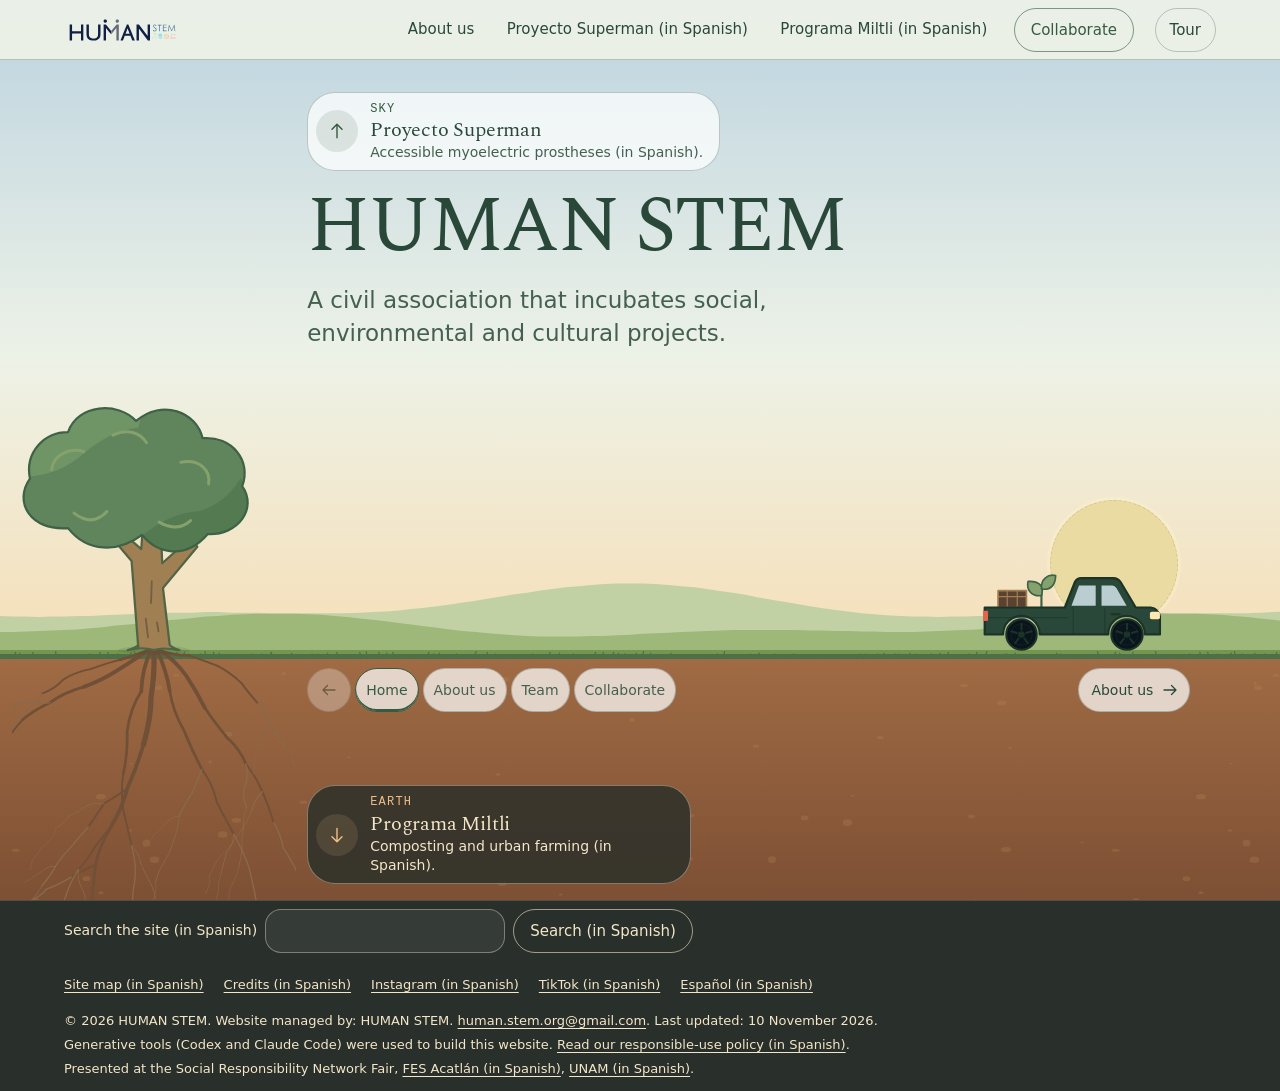
==== commit d904c739: "Tarea 7: identifica destinos en español desde la portada inglesa" ====
--- a/en/index.html
+++ b/en/index.html
@@ -42,8 +42,8 @@
       <button class="menu__boton" type="button" aria-expanded="false" aria-controls="menu-lista">Menu</button>
       <ul class="menu__lista" id="menu-lista">
         <li><a href="index.html#about-us">About us</a></li>
-        <li><a href="../superman.html" hreflang="es">Proyecto Superman</a></li>
-        <li><a href="../miltli.html" hreflang="es">Programa Miltli</a></li>
+        <li><a href="../superman.html" hreflang="es-MX">Proyecto Superman (in Spanish)</a></li>
+        <li><a href="../miltli.html" hreflang="es-MX">Programa Miltli (in Spanish)</a></li>
         <li><a class="menu__cta" href="index.html#collaborate">Collaborate</a></li>
       </ul>
     </nav>
@@ -63,7 +63,7 @@
           </div>
 
           <section class="parada parada--inicio" id="home" aria-labelledby="titulo-inicio">
-            <a class="rumbo rumbo--cielo" href="../superman.html" hreflang="es">
+            <a class="rumbo rumbo--cielo" href="../superman.html" hreflang="es-MX">
               <svg class="rumbo__flecha" viewBox="0 0 24 24" aria-hidden="true"><path d="M12 20V4m-6 6 6-6 6 6"/></svg>
               <span class="rumbo__texto">
                 <span class="rotulo">Sky</span>
@@ -75,7 +75,7 @@
             <h1 id="titulo-inicio">HUMAN STEM</h1>
             <p class="parada__entrada">A civil association that incubates social, environmental and cultural projects.</p>
 
-            <a class="rumbo rumbo--tierra rumbo--en-suelo" href="../miltli.html" hreflang="es">
+            <a class="rumbo rumbo--tierra rumbo--en-suelo" href="../miltli.html" hreflang="es-MX">
               <svg class="rumbo__flecha" viewBox="0 0 24 24" aria-hidden="true"><path d="M12 4v16m-6-6 6 6 6-6"/></svg>
               <span class="rumbo__texto">
                 <span class="rotulo">Earth</span>
@@ -87,7 +87,7 @@
 
           <section class="parada" id="about-us" aria-labelledby="titulo-quienes">
             <h2 id="titulo-quienes">About us</h2>
-            <p class="parada__entrada">HUMAN STEM is a secular, non-partisan, non-profit civil association based in Mexico. We incubate social, environmental and cultural projects; today we work with <a href="../superman.html" hreflang="es">Proyecto Superman</a> and <a href="../miltli.html" hreflang="es">Programa Miltli</a>.</p>
+            <p class="parada__entrada">HUMAN STEM is a secular, non-partisan, non-profit civil association based in Mexico. We incubate social, environmental and cultural projects; today we work with <a href="../superman.html" hreflang="es-MX">Proyecto Superman (in Spanish)</a> and <a href="../miltli.html" hreflang="es-MX">Programa Miltli (in Spanish)</a>.</p>
             <div class="identidad" id="mission-vision">
               <p id="mission"><span class="rotulo">Mission</span>To put scientific and technological knowledge at the service of the community, addressing environmental, social and cultural challenges.</p>
               <p id="vision"><span class="rotulo">Vision</span>To develop sustainable, long-term solutions with a high impact on the country and its communities.</p>
@@ -98,19 +98,25 @@
             <h2 id="titulo-equipo">Team</h2>
             <div class="pareja">
               <article class="persona" aria-labelledby="persona-inaki">
-                <p class="rotulo">Founder of HUMAN STEM</p>
+                <p class="rotulo">Iñaki Moreno · Founder of HUMAN STEM</p>
                 <h3 id="persona-inaki">Iñaki Moreno</h3>
                 <details>
                   <summary>Background</summary>
-                  <p>A Physics and Mathematics graduate. For more than seven years he trained and took part in projects through <a href="https://www.selider.net/" rel="external noopener" hreflang="es">SELIDER</a>.</p>
+                  <p>A Physics and Mathematics graduate. For more than seven years he trained and took part in projects through <a href="https://www.selider.net/" rel="external noopener" hreflang="es-MX">SELIDER (in Spanish)</a>.</p>
                   <h4>Core lesson</h4>
                   <blockquote>Handout-based aid is born of noble intentions and changes lives, but it does not solve a society’s problems: supplies run out, one-off support is finite, some problems cannot be solved in a day, and it can even harm the community it means to benefit.</blockquote>
                 </details>
               </article>
               <article class="persona" aria-labelledby="persona-jair">
-                <p class="rotulo">Director of Proyecto Superman</p>
+                <p class="rotulo">Jair Álvarez · Director of Proyecto Superman</p>
                 <h3 id="persona-jair">Jair Álvarez</h3>
-                <p><a href="../superman.html" hreflang="es">Visit Proyecto Superman (in Spanish)</a></p>
+                <details open>
+                  <summary>Background</summary>
+                  <p lang="es-MX">[PENDIENTE: biografía de Jair Álvarez]</p>
+                  <h4>Core lesson</h4>
+                  <p lang="es-MX">[PENDIENTE: aprendizaje central compartido por Jair Álvarez]</p>
+                </details>
+                <p><a href="../superman.html" hreflang="es-MX">Visit Proyecto Superman (in Spanish)</a></p>
               </article>
             </div>
           </section>
@@ -166,21 +172,21 @@
       <form class="buscador" action="../mapa-del-sitio.html" method="get" role="search">
         <label for="buscar">Search the site (in Spanish)</label>
         <input id="buscar" name="q" type="search" autocomplete="off">
-        <button type="submit">Search</button>
+        <button type="submit">Search (in Spanish)</button>
       </form>
       <nav aria-label="Footer links">
         <ul class="pie__enlaces">
-          <li><a href="../mapa-del-sitio.html" hreflang="es">Site map</a></li>
-          <li><a href="../creditos.html" hreflang="es">Credits</a></li>
-          <li><a href="https://www.instagram.com/humanstem/" rel="external noopener">Instagram</a></li>
-          <li><a href="https://www.tiktok.com/@humanstem" rel="external noopener">TikTok</a></li>
-          <li><a href="../index.html" lang="es" hreflang="es">Español</a></li>
+          <li><a href="../mapa-del-sitio.html" hreflang="es-MX">Site map (in Spanish)</a></li>
+          <li><a href="../creditos.html" hreflang="es-MX">Credits (in Spanish)</a></li>
+          <li><a href="https://www.instagram.com/humanstem/" rel="external noopener">Instagram (in Spanish)</a></li>
+          <li><a href="https://www.tiktok.com/@humanstem" rel="external noopener">TikTok (in Spanish)</a></li>
+          <li><a href="../index.html" lang="es" hreflang="es-MX">Español (in Spanish)</a></li>
         </ul>
       </nav>
     </div>
     <p>© 2026 HUMAN STEM. Website managed by: HUMAN STEM. <a href="mailto:human.stem.org@gmail.com">human.stem.org@gmail.com</a>. Last updated: <time datetime="2026-11-10">10 November 2026</time>.</p>
-    <p>Generative tools (Codex and Claude Code) were used to build this website. <a href="../uso-responsable-ia.html" hreflang="es">Read our responsible-use policy (in Spanish)</a>.</p>
-    <p class="pie__feria">Presented at the Social Responsibility Network Fair, <a href="https://www.acatlan.unam.mx/" rel="external noopener">FES Acatlán</a>, <a href="https://www.unam.mx/" rel="external noopener">UNAM</a>.</p>
+    <p>Generative tools (Codex and Claude Code) were used to build this website. <a href="../uso-responsable-ia.html" hreflang="es-MX">Read our responsible-use policy (in Spanish)</a>.</p>
+    <p class="pie__feria">Presented at the Social Responsibility Network Fair, <a href="https://www.acatlan.unam.mx/" rel="external noopener">FES Acatlán (in Spanish)</a>, <a href="https://www.unam.mx/" rel="external noopener">UNAM (in Spanish)</a>.</p>
   </footer>
 
   <script src="../js/horizonte.js" defer></script>
--- a/comun.css
+++ b/comun.css
@@ -578,3 +578,12 @@
 @media screen {
   body:not(.portada) .pie__fila { content-visibility: auto; contain-intrinsic-block-size: auto 44px; }
 }
+
+/* Evidencias: mismos componentes en portada y páginas de proyecto. */
+.galeria-evidencia { display: grid; grid-template-columns: repeat(3, minmax(0, 1fr)); gap: 16px; }
+.galeria-evidencia figure { margin: 0; min-width: 0; }
+.galeria-evidencia img { display: block; width: 100%; height: auto; aspect-ratio: 4 / 3; object-fit: cover; border-radius: var(--radio-chico); }
+.galeria-evidencia figcaption { margin-top: 8px; font-size: .875rem; overflow-wrap: anywhere; }
+.evidencia { margin-block: 24px; }
+.ficha-programa { position: relative; padding: 24px var(--margen); max-width: 80rem; margin-inline: auto; color: var(--texto); background: var(--fondo); }
+@media (max-width: 599px) { .galeria-evidencia { grid-template-columns: 1fr; } }
--- a/horizonte.css
+++ b/horizonte.css
@@ -389,3 +389,7 @@
   .mundo { height: auto; grid-auto-rows: auto; }
   .escena { min-height: calc(100svh - var(--alto-cabecera)); }
 }
+
+.evidencias-inicio { position: relative; z-index: 1; padding: 32px var(--margen); background: var(--fondo); }
+.evidencias-inicio > * { max-width: 72rem; margin-inline: auto; }
+.evidencias-inicio h3 { font-size: 1.5rem; }
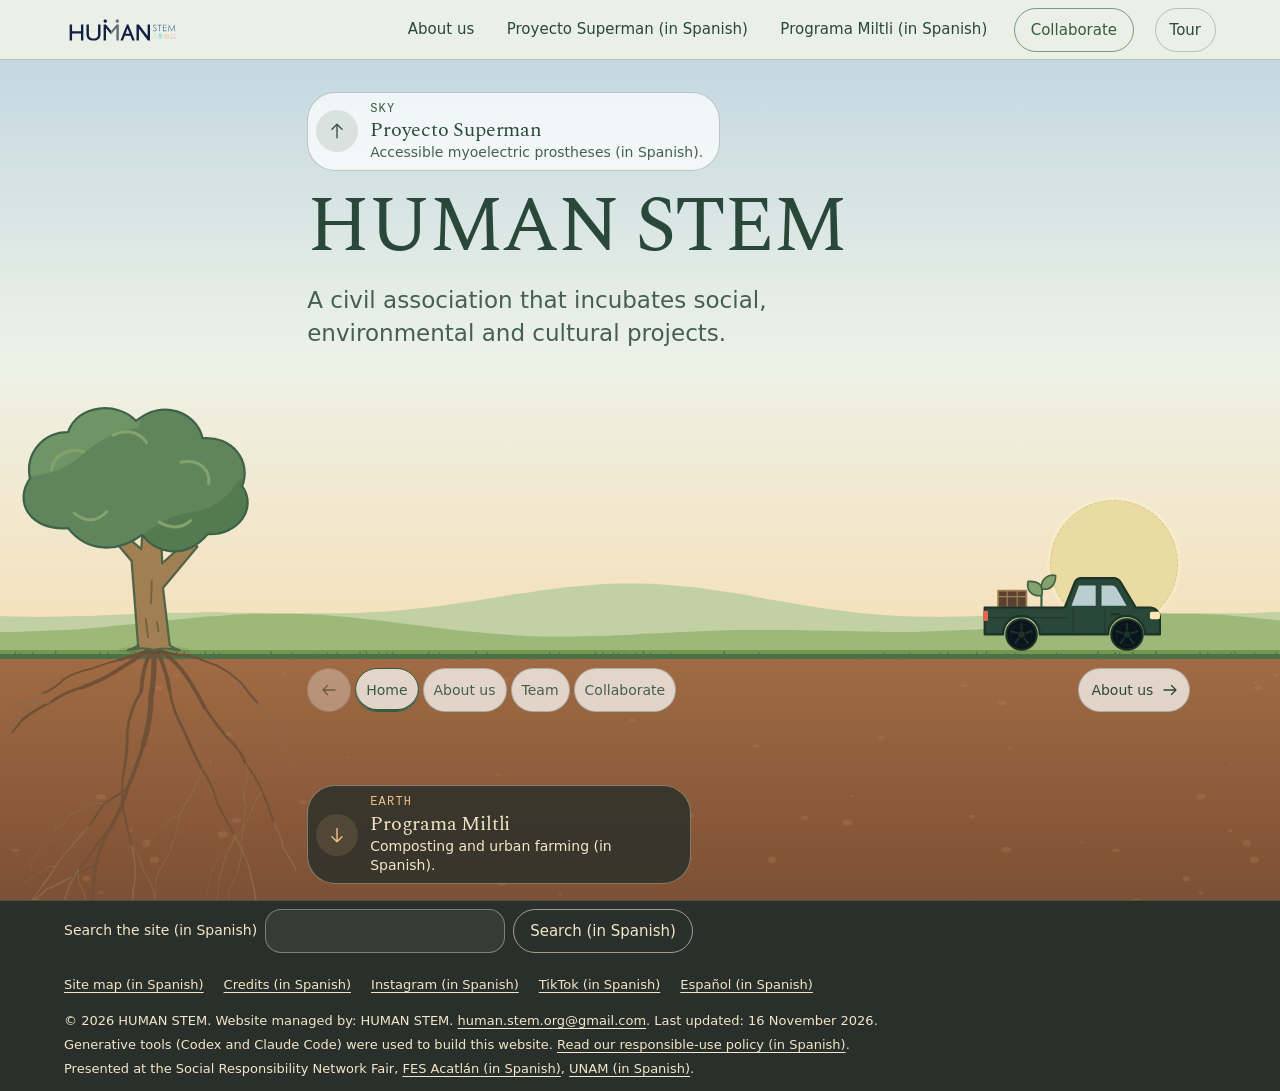
==== commit b842e126: "Tarea 8: actualiza mapas, fechas e informe de verificación" ====
--- a/en/index.html
+++ b/en/index.html
@@ -184,7 +184,7 @@
         </ul>
       </nav>
     </div>
-    <p>© 2026 HUMAN STEM. Website managed by: HUMAN STEM. <a href="mailto:human.stem.org@gmail.com">human.stem.org@gmail.com</a>. Last updated: <time datetime="2026-11-10">10 November 2026</time>.</p>
+    <p>© 2026 HUMAN STEM. Website managed by: HUMAN STEM. <a href="mailto:human.stem.org@gmail.com">human.stem.org@gmail.com</a>. Last updated: <time datetime="2026-11-16">16 November 2026</time>.</p>
     <p>Generative tools (Codex and Claude Code) were used to build this website. <a href="../uso-responsable-ia.html" hreflang="es-MX">Read our responsible-use policy (in Spanish)</a>.</p>
     <p class="pie__feria">Presented at the Social Responsibility Network Fair, <a href="https://www.acatlan.unam.mx/" rel="external noopener">FES Acatlán (in Spanish)</a>, <a href="https://www.unam.mx/" rel="external noopener">UNAM (in Spanish)</a>.</p>
   </footer>
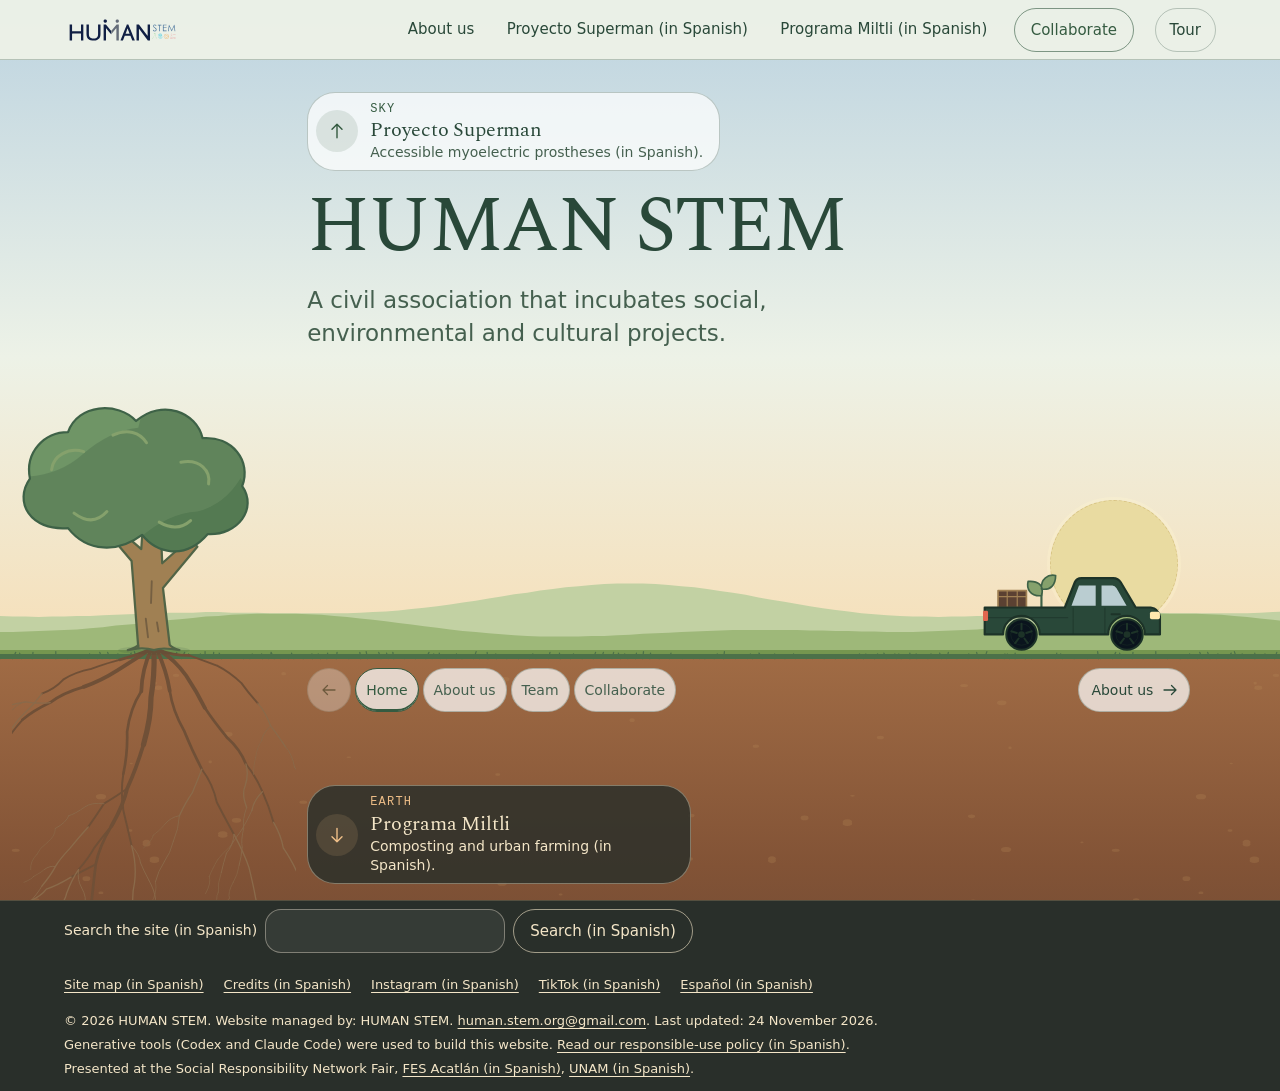
==== commit 24a042bf: "Añade fotos, logotipos, video de Superman y perfil de Areli - Seis fotos de evidencia sin personas (" ====
--- a/en/index.html
+++ b/en/index.html
@@ -118,6 +118,15 @@
                 </details>
                 <p><a href="../superman.html" hreflang="es-MX">Visit Proyecto Superman (in Spanish)</a></p>
               </article>
+              <article class="persona" aria-labelledby="persona-areli">
+                <p class="rotulo">Areli Barajas Sánchez · Lead of Programa Miltli</p>
+                <h3 id="persona-areli">Areli Barajas Sánchez</h3>
+                <details open>
+                  <summary>Background</summary>
+                  <p>22 years old. A biologist who graduated from FES Iztacala, UNAM, focused on ecological interactions and environmental restoration, and a secondary-school Biology teacher.</p>
+                </details>
+                <p><a href="../miltli.html" hreflang="es-MX">Visit Programa Miltli (in Spanish)</a></p>
+              </article>
             </div>
           </section>
 
@@ -184,7 +193,7 @@
         </ul>
       </nav>
     </div>
-    <p>© 2026 HUMAN STEM. Website managed by: HUMAN STEM. <a href="mailto:human.stem.org@gmail.com">human.stem.org@gmail.com</a>. Last updated: <time datetime="2026-11-16">16 November 2026</time>.</p>
+    <p>© 2026 HUMAN STEM. Website managed by: HUMAN STEM. <a href="mailto:human.stem.org@gmail.com">human.stem.org@gmail.com</a>. Last updated: <time datetime="2026-11-24">24 November 2026</time>.</p>
     <p>Generative tools (Codex and Claude Code) were used to build this website. <a href="../uso-responsable-ia.html" hreflang="es-MX">Read our responsible-use policy (in Spanish)</a>.</p>
     <p class="pie__feria">Presented at the Social Responsibility Network Fair, <a href="https://www.acatlan.unam.mx/" rel="external noopener">FES Acatlán (in Spanish)</a>, <a href="https://www.unam.mx/" rel="external noopener">UNAM (in Spanish)</a>.</p>
   </footer>
--- a/comun.css
+++ b/comun.css
@@ -580,10 +580,26 @@
 }
 
 /* Evidencias: mismos componentes en portada y páginas de proyecto. */
-.galeria-evidencia { display: grid; grid-template-columns: repeat(3, minmax(0, 1fr)); gap: 16px; }
+/* Las fotos llegan del celular en vertical: se recortan a 4:5 sin personas. */
+.galeria-evidencia { display: grid; grid-template-columns: repeat(3, minmax(0, 1fr)); gap: 16px; max-width: 62rem; }
 .galeria-evidencia figure { margin: 0; min-width: 0; }
-.galeria-evidencia img { display: block; width: 100%; height: auto; aspect-ratio: 4 / 3; object-fit: cover; border-radius: var(--radio-chico); }
-.galeria-evidencia figcaption { margin-top: 8px; font-size: .875rem; overflow-wrap: anywhere; }
+.galeria-evidencia img {
+  display: block;
+  width: 100%;
+  height: auto;
+  aspect-ratio: 4 / 5;
+  object-fit: cover;
+  border: 1px solid var(--filete);
+  border-radius: var(--radio-chico);
+  background: color-mix(in srgb, var(--texto) 8%, transparent);
+}
+.galeria-evidencia figcaption { margin-top: 8px; color: var(--texto-suave); font: 400 .875rem/1.45 var(--sans); overflow-wrap: anywhere; }
 .evidencia { margin-block: 24px; }
-.ficha-programa { position: relative; padding: 24px var(--margen); max-width: 80rem; margin-inline: auto; color: var(--texto); background: var(--fondo); }
-@media (max-width: 599px) { .galeria-evidencia { grid-template-columns: 1fr; } }
+.evidencia h2, .evidencia h3 { display: flex; align-items: center; gap: .45em; }
+.evidencia__logo { flex: none; width: auto; height: 1.6em; }
+.evidencia__logo--ovalo { height: 1.75em; }
+.ficha-programa { position: relative; z-index: 2; padding: 24px var(--margen); max-width: 80rem; margin-inline: auto; color: var(--texto); background: var(--fondo); }
+@media (max-width: 599px) {
+  .galeria-evidencia { grid-template-columns: 1fr; gap: 20px; }
+  .galeria-evidencia figure { max-width: 26rem; }
+}
--- a/horizonte.css
+++ b/horizonte.css
@@ -324,7 +324,10 @@
   #quienes-somos .parada__entrada, #about-us .parada__entrada { font-size: clamp(1rem, 1.55cqi, 1.1875rem); }
   .identidad { grid-template-columns: 1fr 1fr; gap: 20px; font-size: 1rem; line-height: 1.45; }
   .pareja { grid-template-columns: 1.5fr 1fr; gap: 24px; max-width: 46rem; }
-  .persona details[open] { max-height: 145px; overflow: auto; scrollbar-width: thin; padding: 4px; }
+  /* Con tres perfiles, el segundo ocupa toda su columna y los otros dos
+     se apilan en la primera: la parada no crece en altura. */
+  .pareja > .persona:nth-child(2):nth-last-child(2) { grid-row: span 2; }
+  .persona details[open] { max-height: 172px; overflow: auto; scrollbar-width: thin; padding: 4px; }
 
   .rumbo--en-suelo,
   .rumbo--en-suelo:not(.rumbo--tierra) { left: var(--columna); right: auto; bottom: 16px; }
